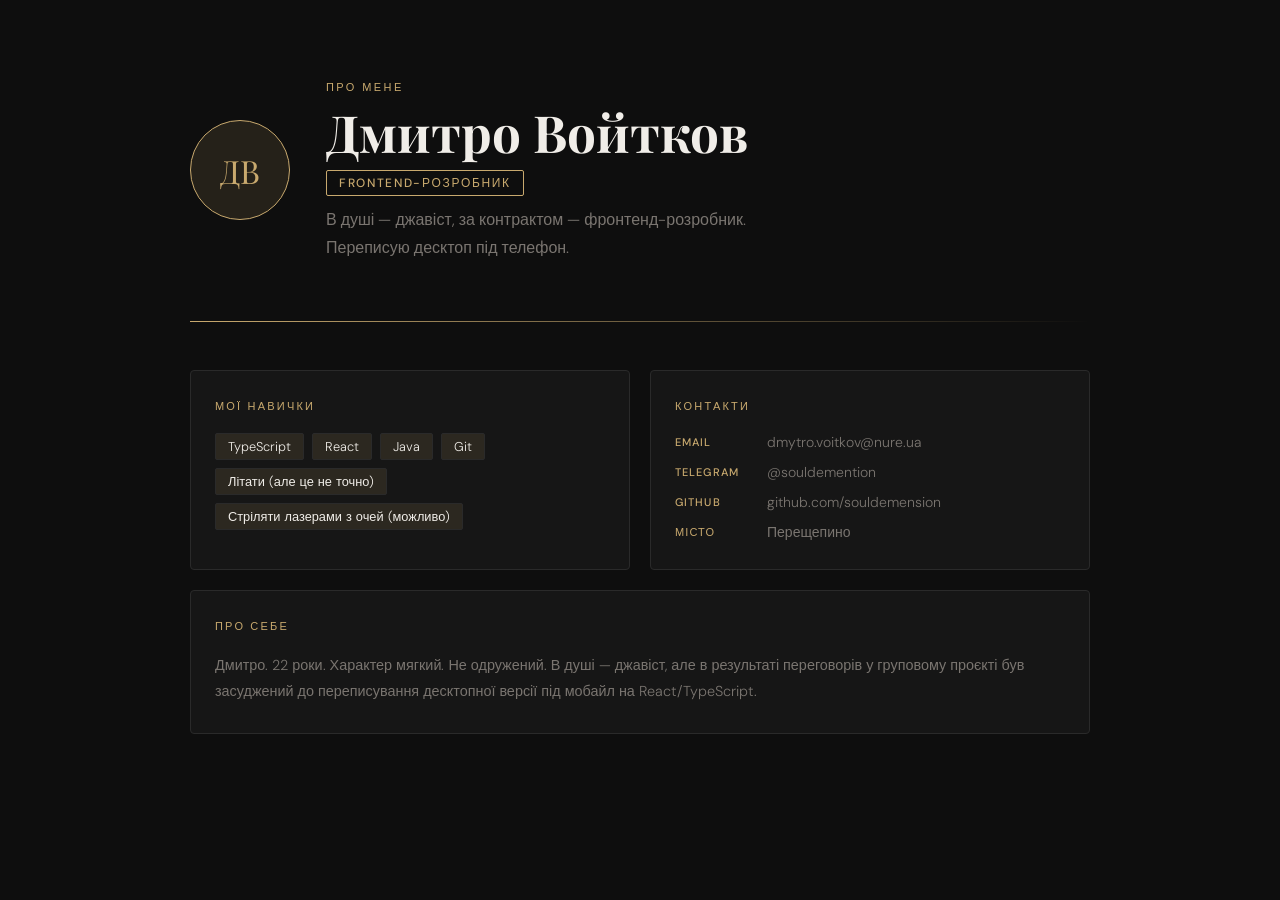
==== dmitry-about.html @ 8f81713c "Добавил описание своего профиля" ====
<!doctype html>
<html lang="en">
  <head>
    <meta charset="UTF-8" />
    <meta name="viewport" content="width=device-width, initial-scale=1.0" />
    <title>Про мене</title>
    <link
      href="https://fonts.googleapis.com/css2?family=Playfair+Display:wght@400;700&family=DM+Sans:wght@300;400;500&display=swap"
      rel="stylesheet"
    />
    <link rel="stylesheet" href="dmitry-about.css" />
  </head>
  <body>
    <div class="hero">
      <div class="hero-avatar">ДВ</div>
      <div class="hero-text">
        <span class="label">Про мене</span>
        <h1>Дмитро Войтков</h1>
        <span class="role-badge">Frontend-розробник</span>
        <p class="tagline">
          В душі — джавіст, за контрактом — фронтенд-розробник. Переписую десктоп під телефон.
        </p>
      </div>
    </div>

    <div class="divider"></div>

    <div class="sections">
      <div class="section">
        <div class="section-title">Мої навички</div>
        <div class="skills">
          <span class="skill-tag">TypeScript</span>
          <span class="skill-tag">React</span>
          <span class="skill-tag">Java</span>
          <span class="skill-tag">Git</span>
          <span class="skill-tag">Літати (але це не точно)</span>
          <span class="skill-tag">Стріляти лазерами з очей (можливо)</span>
        </div>
      </div>

      <div class="section">
        <div class="section-title">Контакти</div>
        <div class="contacts">
          <div class="contact-item">
            <span class="contact-label">Email</span>
            dmytro.voitkov@nure.ua
          </div>
          <div class="contact-item">
            <span class="contact-label">Telegram</span>
            @souldemention
          </div>
          <div class="contact-item">
            <span class="contact-label">GitHub</span>
            github.com/souldemension
          </div>
          <div class="contact-item">
            <span class="contact-label">Місто</span>
            Перещепино
          </div>
        </div>
      </div>

      <div class="section">
        <div class="section-title">Про себе</div>
        <p class="about-text">
          Дмитро. 
          22 роки. 
          Характер мягкий. 
          Не одружений. 
          В душі — джавіст, але в результаті переговорів у груповому проєкті був засуджений до переписування десктопної версії під мобайл на React/TypeScript.
        </p>
      </div>
    </div>
  </body>
</html>
---- dmitry-about.css ----
:root {
  --bg: #0e0e0e;
  --surface: #161616;
  --border: #2a2a2a;
  --accent: #c8a96e;
  --accent-dim: rgba(200, 169, 110, 0.12);
  --text: #f0ede8;
  --muted: #7a7570;
}

*, *::before, *::after { box-sizing: border-box; margin: 0; padding: 0; }

body {
  background: var(--bg);
  color: var(--text);
  font-family: 'DM Sans', sans-serif;
  min-height: 100vh;
  padding: 0 24px 80px;
  overflow-x: hidden;
}

/* ---- hero ---- */
.hero {
  max-width: 900px;
  margin: 0 auto;
  padding: 80px 0 60px;
  display: grid;
  grid-template-columns: auto 1fr;
  gap: 36px;
  align-items: center;
  animation: fadeDown 0.7s ease both;
}

.hero-avatar {
  width: 100px;
  height: 100px;
  border-radius: 50%;
  background: var(--accent-dim);
  border: 1px solid var(--accent);
  display: flex;
  align-items: center;
  justify-content: center;
  font-family: 'Playfair Display', serif;
  font-size: 2rem;
  color: var(--accent);
  flex-shrink: 0;
}

.hero-text { display: flex; flex-direction: column; gap: 10px; }

.label {
  font-size: 11px;
  letter-spacing: 0.22em;
  text-transform: uppercase;
  color: var(--accent);
  font-weight: 500;
}

h1 {
  font-family: 'Playfair Display', serif;
  font-size: clamp(2rem, 5vw, 3.2rem);
  font-weight: 700;
  line-height: 1.1;
  color: var(--text);
}

.role-badge {
  display: inline-block;
  font-size: 0.75rem;
  letter-spacing: 0.14em;
  text-transform: uppercase;
  color: var(--accent);
  font-weight: 500;
  border: 1px solid var(--accent);
  padding: 4px 12px;
  border-radius: 2px;
  width: fit-content;
}

.tagline {
  font-size: 1rem;
  color: var(--muted);
  font-weight: 300;
  max-width: 480px;
  line-height: 1.7;
}

/* ---- divider ---- */
.divider {
  max-width: 900px;
  margin: 0 auto 48px;
  height: 1px;
  background: linear-gradient(90deg, var(--accent) 0%, transparent 100%);
  animation: fadeDown 0.7s 0.2s ease both;
}

/* ---- sections ---- */
.sections {
  max-width: 900px;
  margin: 0 auto;
  display: grid;
  grid-template-columns: 1fr 1fr;
  gap: 20px;
}

.section {
  background: var(--surface);
  border: 1px solid var(--border);
  border-radius: 4px;
  padding: 28px 24px;
  position: relative;
  overflow: hidden;
  opacity: 0;
  animation: fadeUp 0.6s ease forwards;
  transition: border-color 0.3s;
}

.section:nth-child(1) { animation-delay: 0.35s; }
.section:nth-child(2) { animation-delay: 0.5s; }
.section:nth-child(3) { animation-delay: 0.65s; grid-column: 1 / -1; }

.section::before {
  content: '';
  position: absolute;
  top: 0; left: 0; right: 0;
  height: 2px;
  background: linear-gradient(90deg, var(--accent), transparent);
  opacity: 0;
  transition: opacity 0.3s;
}

.section:hover { border-color: var(--accent); }
.section:hover::before { opacity: 1; }

.section-title {
  font-size: 11px;
  letter-spacing: 0.2em;
  text-transform: uppercase;
  color: var(--accent);
  font-weight: 500;
  margin-bottom: 20px;
}

/* skills list */
.skills {
  display: flex;
  flex-wrap: wrap;
  gap: 8px;
}

.skill-tag {
  font-size: 0.8rem;
  color: var(--text);
  background: var(--accent-dim);
  border: 1px solid var(--border);
  border-radius: 2px;
  padding: 4px 12px;
  font-weight: 300;
}

/* about text */
.about-text {
  font-size: 0.9rem;
  color: var(--muted);
  line-height: 1.8;
  font-weight: 300;
}

/* contacts */
.contacts {
  display: flex;
  flex-direction: column;
  gap: 12px;
}

.contact-item {
  display: flex;
  align-items: center;
  gap: 12px;
  font-size: 0.875rem;
  color: var(--muted);
  font-weight: 300;
}

.contact-item .contact-label {
  font-size: 11px;
  letter-spacing: 0.1em;
  text-transform: uppercase;
  color: var(--accent);
  font-weight: 500;
  width: 80px;
  flex-shrink: 0;
}

/* ---- responsive ---- */
@media (max-width: 600px) {
  .hero { grid-template-columns: 1fr; }
  .sections { grid-template-columns: 1fr; }
  .section:nth-child(3) { grid-column: auto; }
}

/* ---- animations ---- */
@keyframes fadeDown {
  from { opacity: 0; transform: translateY(-16px); }
  to   { opacity: 1; transform: translateY(0); }
}

@keyframes fadeUp {
  from { opacity: 0; transform: translateY(20px); }
  to   { opacity: 1; transform: translateY(0); }
}
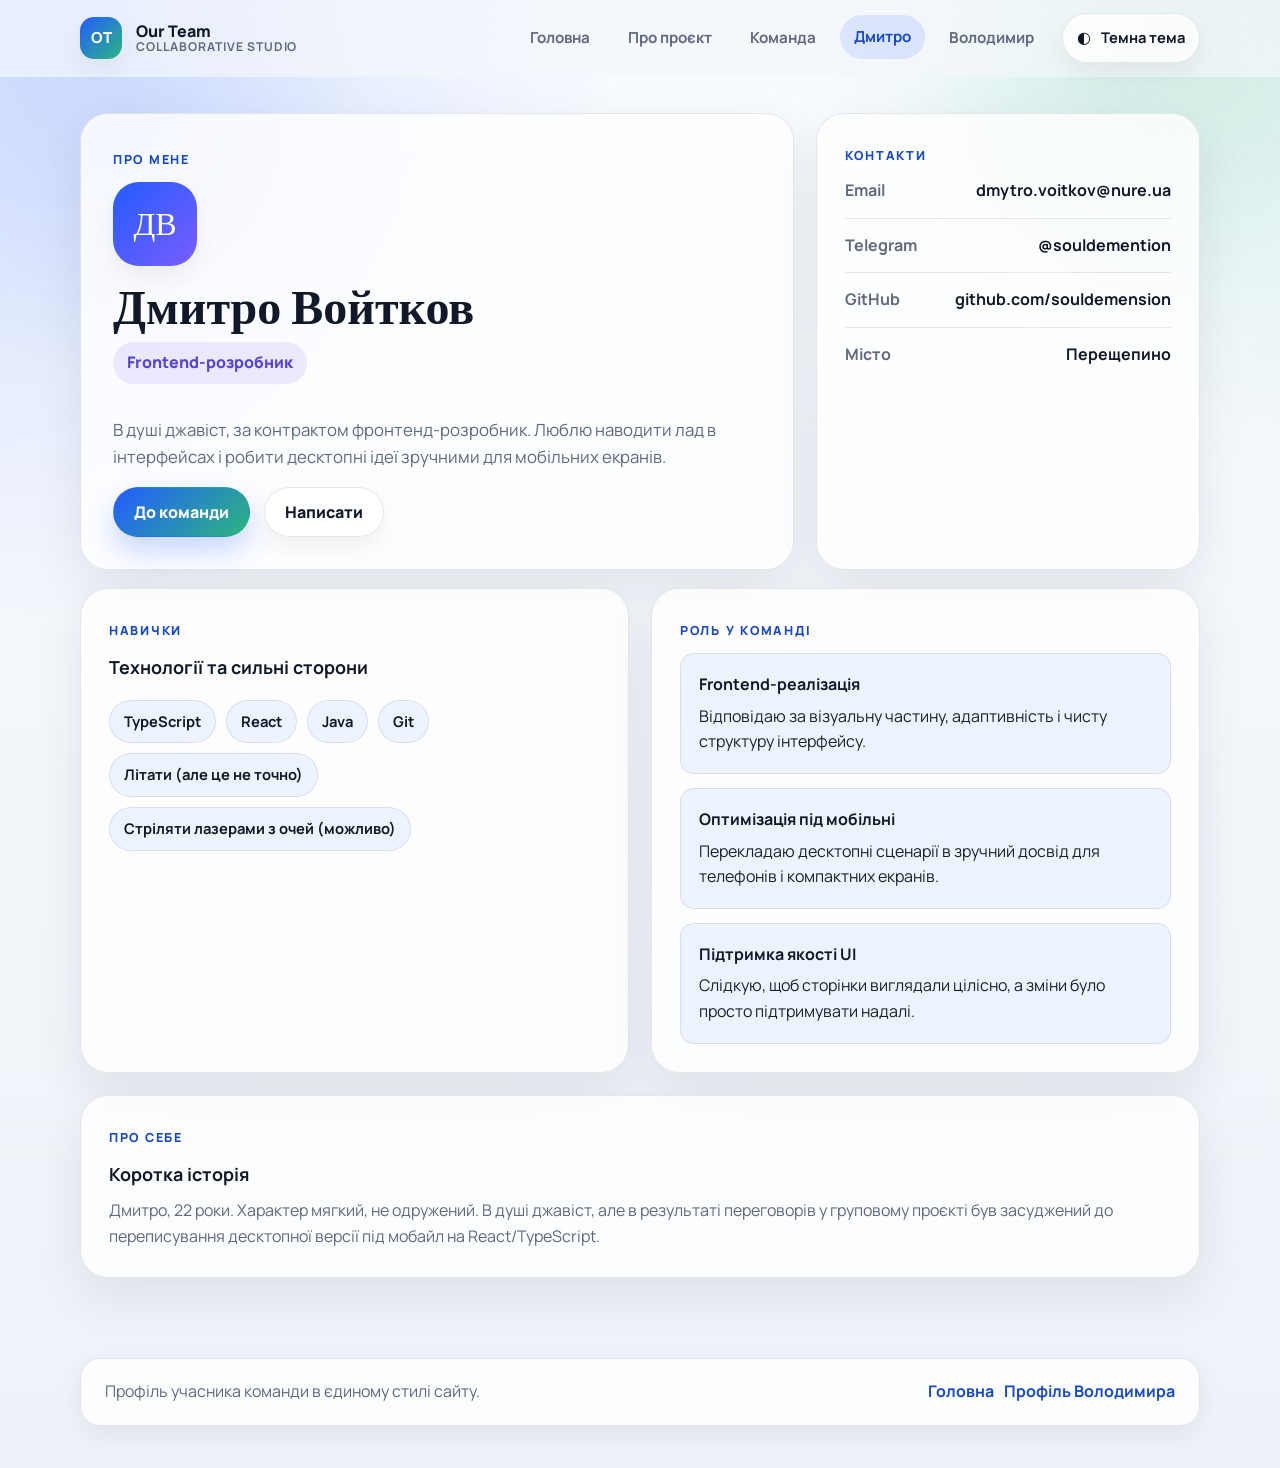
==== commit 4903fe4e: "feat: refresh site UI and add shared theme support" ====
--- a/dmitry-about.html
+++ b/dmitry-about.html
@@ -1,75 +1,145 @@
 <!doctype html>
-<html lang="en">
+<html lang="uk">
   <head>
     <meta charset="UTF-8" />
     <meta name="viewport" content="width=device-width, initial-scale=1.0" />
-    <title>Про мене</title>
+    <title>Дмитро Войтков | Про себе</title>
+    <link rel="preconnect" href="https://fonts.googleapis.com" />
+    <link rel="preconnect" href="https://fonts.gstatic.com" crossorigin />
     <link
-      href="https://fonts.googleapis.com/css2?family=Playfair+Display:wght@400;700&family=DM+Sans:wght@300;400;500&display=swap"
+      href="https://fonts.googleapis.com/css2?family=Fraunces:opsz,wght@9..144,600;9..144,700&family=Manrope:wght@400;500;700;800&display=swap"
       rel="stylesheet"
     />
+    <link rel="stylesheet" href="shared-styles.css" />
     <link rel="stylesheet" href="dmitry-about.css" />
+    <script src="script.js" defer></script>
   </head>
-  <body>
-    <div class="hero">
-      <div class="hero-avatar">ДВ</div>
-      <div class="hero-text">
-        <span class="label">Про мене</span>
-        <h1>Дмитро Войтков</h1>
-        <span class="role-badge">Frontend-розробник</span>
-        <p class="tagline">
-          В душі — джавіст, за контрактом — фронтенд-розробник. Переписую десктоп під телефон.
-        </p>
-      </div>
-    </div>
+  <body data-page="dmitry">
+    <div class="site-shell">
+      <header class="site-header">
+        <div class="container navbar">
+          <a class="brand" href="index.html" aria-label="На головну">
+            <span class="brand-mark">OT</span>
+            <span class="brand-copy">
+              <span class="brand-title">Our Team</span>
+              <span class="brand-subtitle">Collaborative Studio</span>
+            </span>
+          </a>
 
-    <div class="divider"></div>
+          <button class="nav-toggle" type="button" aria-label="Відкрити меню" aria-expanded="false">
+            <span class="nav-toggle-line"></span>
+          </button>
 
-    <div class="sections">
-      <div class="section">
-        <div class="section-title">Мої навички</div>
-        <div class="skills">
-          <span class="skill-tag">TypeScript</span>
-          <span class="skill-tag">React</span>
-          <span class="skill-tag">Java</span>
-          <span class="skill-tag">Git</span>
-          <span class="skill-tag">Літати (але це не точно)</span>
-          <span class="skill-tag">Стріляти лазерами з очей (можливо)</span>
-        </div>
-      </div>
-
-      <div class="section">
-        <div class="section-title">Контакти</div>
-        <div class="contacts">
-          <div class="contact-item">
-            <span class="contact-label">Email</span>
-            dmytro.voitkov@nure.ua
-          </div>
-          <div class="contact-item">
-            <span class="contact-label">Telegram</span>
-            @souldemention
-          </div>
-          <div class="contact-item">
-            <span class="contact-label">GitHub</span>
-            github.com/souldemension
-          </div>
-          <div class="contact-item">
-            <span class="contact-label">Місто</span>
-            Перещепино
+          <div class="nav-actions" data-nav-menu>
+            <nav class="nav-menu" aria-label="Основна навігація">
+              <a class="nav-link" href="index.html">Головна</a>
+              <a class="nav-link" href="index.html#overview">Про проєкт</a>
+              <a class="nav-link" href="index.html#team">Команда</a>
+              <a class="nav-link" href="dmitry-about.html">Дмитро</a>
+              <a class="nav-link" href="volodymyr-about.html">Володимир</a>
+            </nav>
+            <button class="theme-toggle" type="button" data-theme-toggle aria-label="Перемкнути тему">
+              <span class="theme-toggle-icon" data-theme-icon>◐</span>
+              <span class="theme-toggle-label" data-theme-label>Темна тема</span>
+            </button>
           </div>
         </div>
-      </div>
+      </header>
 
-      <div class="section">
-        <div class="section-title">Про себе</div>
-        <p class="about-text">
-          Дмитро. 
-          22 роки. 
-          Характер мягкий. 
-          Не одружений. 
-          В душі — джавіст, але в результаті переговорів у груповому проєкті був засуджений до переписування десктопної версії під мобайл на React/TypeScript.
-        </p>
-      </div>
+      <main class="page-main">
+        <div class="container stack">
+          <section class="about-hero">
+            <article class="profile-summary profile-summary--dmitry section-card">
+              <span class="eyebrow">Про мене</span>
+              <div class="avatar">ДВ</div>
+              <h1 class="profile-title">Дмитро Войтков</h1>
+              <div class="role-chip">Frontend-розробник</div>
+              <p class="lead">
+                В душі джавіст, за контрактом фронтенд-розробник. Люблю наводити лад в інтерфейсах і робити
+                десктопні ідеї зручними для мобільних екранів.
+              </p>
+              <div class="button-row">
+                <a class="button" href="index.html#team">До команди</a>
+                <a class="button-secondary" href="mailto:dmytro.voitkov@nure.ua">Написати</a>
+              </div>
+            </article>
+
+            <aside class="profile-card content-card">
+              <span class="eyebrow">Контакти</span>
+              <div class="detail-list">
+                <div class="detail-item">
+                  <span class="detail-label">Email</span>
+                  <span class="detail-value">dmytro.voitkov@nure.ua</span>
+                </div>
+                <div class="detail-item">
+                  <span class="detail-label">Telegram</span>
+                  <span class="detail-value">@souldemention</span>
+                </div>
+                <div class="detail-item">
+                  <span class="detail-label">GitHub</span>
+                  <span class="detail-value">github.com/souldemension</span>
+                </div>
+                <div class="detail-item">
+                  <span class="detail-label">Місто</span>
+                  <span class="detail-value">Перещепино</span>
+                </div>
+              </div>
+            </aside>
+          </section>
+
+          <section class="content-grid">
+            <article class="profile-card content-card">
+              <span class="eyebrow">Навички</span>
+              <h3>Технології та сильні сторони</h3>
+              <div class="pill-list mt-18">
+                <span class="pill">TypeScript</span>
+                <span class="pill">React</span>
+                <span class="pill">Java</span>
+                <span class="pill">Git</span>
+                <span class="pill">Літати (але це не точно)</span>
+                <span class="pill">Стріляти лазерами з очей (можливо)</span>
+              </div>
+            </article>
+
+            <article class="profile-card content-card">
+              <span class="eyebrow">Роль у команді</span>
+              <div class="timeline">
+                <div class="timeline-item">
+                  <strong>Frontend-реалізація</strong>
+                  Відповідаю за візуальну частину, адаптивність і чисту структуру інтерфейсу.
+                </div>
+                <div class="timeline-item">
+                  <strong>Оптимізація під мобільні</strong>
+                  Перекладаю десктопні сценарії в зручний досвід для телефонів і компактних екранів.
+                </div>
+                <div class="timeline-item">
+                  <strong>Підтримка якості UI</strong>
+                  Слідкую, щоб сторінки виглядали цілісно, а зміни було просто підтримувати надалі.
+                </div>
+              </div>
+            </article>
+
+            <article class="profile-card content-card span-full">
+              <span class="eyebrow">Про себе</span>
+              <h3>Коротка історія</h3>
+              <p>
+                Дмитро, 22 роки. Характер мягкий, не одружений. В душі джавіст, але в результаті переговорів у
+                груповому проєкті був засуджений до переписування десктопної версії під мобайл на React/TypeScript.
+              </p>
+            </article>
+          </section>
+        </div>
+      </main>
+
+      <footer class="page-footer">
+        <div class="container footer-card">
+          <div class="footer-copy">Профіль учасника команди в єдиному стилі сайту.</div>
+          <div class="footer-links">
+            <a href="index.html">Головна</a>
+            <a href="volodymyr-about.html">Профіль Володимира</a>
+          </div>
+        </div>
+      </footer>
     </div>
   </body>
 </html>
--- a/shared-styles.css
+++ b/shared-styles.css
@@ -0,0 +1,677 @@
+:root {
+  color-scheme: light;
+  --bg: #f4f7fb;
+  --bg-accent: radial-gradient(circle at top left, rgba(35, 92, 255, 0.18), transparent 32%),
+    radial-gradient(circle at top right, rgba(44, 182, 125, 0.16), transparent 24%),
+    linear-gradient(180deg, #f8fbff 0%, #f3f6fb 45%, #eef2f8 100%);
+  --surface: rgba(255, 255, 255, 0.8);
+  --surface-strong: #ffffff;
+  --surface-muted: #eef4ff;
+  --border: rgba(22, 33, 62, 0.1);
+  --border-strong: rgba(35, 92, 255, 0.18);
+  --text: #182033;
+  --muted: #5f6980;
+  --heading: #10182a;
+  --primary: #235cff;
+  --primary-strong: #1748d1;
+  --primary-soft: rgba(35, 92, 255, 0.12);
+  --secondary: #2cb67d;
+  --secondary-soft: rgba(44, 182, 125, 0.12);
+  --shadow: 0 18px 50px rgba(16, 24, 42, 0.08);
+  --shadow-soft: 0 10px 25px rgba(16, 24, 42, 0.06);
+  --radius-lg: 28px;
+  --radius-md: 20px;
+  --radius-sm: 14px;
+  --container: min(1120px, calc(100vw - 32px));
+}
+
+body[data-theme="dark"] {
+  color-scheme: dark;
+  --bg: #0b1220;
+  --bg-accent: radial-gradient(circle at top left, rgba(81, 126, 255, 0.2), transparent 28%),
+    radial-gradient(circle at top right, rgba(44, 182, 125, 0.12), transparent 22%),
+    linear-gradient(180deg, #111b2e 0%, #0c1424 48%, #09101c 100%);
+  --surface: rgba(13, 21, 37, 0.84);
+  --surface-strong: #101a2d;
+  --surface-muted: #13213b;
+  --border: rgba(168, 186, 255, 0.12);
+  --border-strong: rgba(125, 158, 255, 0.34);
+  --text: #ecf1ff;
+  --muted: #9dabc8;
+  --heading: #f8fbff;
+  --primary: #8ba2ff;
+  --primary-strong: #b4c2ff;
+  --primary-soft: rgba(139, 162, 255, 0.16);
+  --secondary: #59d7a4;
+  --secondary-soft: rgba(89, 215, 164, 0.14);
+  --shadow: 0 18px 55px rgba(0, 0, 0, 0.3);
+  --shadow-soft: 0 12px 30px rgba(0, 0, 0, 0.2);
+}
+
+*,
+*::before,
+*::after {
+  box-sizing: border-box;
+}
+
+html {
+  scroll-behavior: smooth;
+}
+
+body {
+  margin: 0;
+  min-height: 100vh;
+  font-family: "Manrope", sans-serif;
+  color: var(--text);
+  background: var(--bg-accent);
+  line-height: 1.6;
+  transition: background-color 0.25s ease, color 0.25s ease;
+}
+
+img {
+  display: block;
+  max-width: 100%;
+}
+
+a {
+  color: inherit;
+  text-decoration: none;
+}
+
+button,
+input,
+textarea,
+select {
+  font: inherit;
+}
+
+button {
+  cursor: pointer;
+}
+
+.site-shell {
+  position: relative;
+  isolation: isolate;
+}
+
+.site-shell::before {
+  content: "";
+  position: fixed;
+  inset: 0;
+  z-index: -2;
+  background:
+    radial-gradient(circle at 10% 15%, rgba(35, 92, 255, 0.08), transparent 18%),
+    radial-gradient(circle at 88% 10%, rgba(44, 182, 125, 0.08), transparent 16%);
+  pointer-events: none;
+}
+
+.site-shell::after {
+  content: "";
+  position: fixed;
+  inset: 0;
+  z-index: -1;
+  backdrop-filter: blur(0);
+  pointer-events: none;
+}
+
+.container {
+  width: var(--container);
+  margin: 0 auto;
+}
+
+.site-header {
+  position: sticky;
+  top: 0;
+  z-index: 30;
+  backdrop-filter: blur(16px);
+  background: rgba(244, 247, 251, 0.7);
+  border-bottom: 1px solid transparent;
+  transition: background-color 0.25s ease, border-color 0.25s ease;
+}
+
+body[data-theme="dark"] .site-header {
+  background: rgba(11, 18, 32, 0.72);
+}
+
+.site-header.is-scrolled {
+  border-color: var(--border);
+  box-shadow: var(--shadow-soft);
+}
+
+.navbar {
+  display: flex;
+  align-items: center;
+  justify-content: space-between;
+  gap: 24px;
+  min-height: 76px;
+}
+
+.brand {
+  display: inline-flex;
+  align-items: center;
+  gap: 14px;
+  font-weight: 800;
+  color: var(--heading);
+}
+
+.brand-mark {
+  display: grid;
+  place-items: center;
+  width: 42px;
+  height: 42px;
+  border-radius: 14px;
+  background: linear-gradient(135deg, var(--primary) 0%, var(--secondary) 100%);
+  color: #fff;
+  box-shadow: var(--shadow-soft);
+  font-size: 0.95rem;
+}
+
+.brand-copy {
+  display: flex;
+  flex-direction: column;
+  line-height: 1.1;
+}
+
+.brand-title {
+  font-size: 1rem;
+}
+
+.brand-subtitle {
+  font-size: 0.76rem;
+  font-weight: 700;
+  letter-spacing: 0.08em;
+  text-transform: uppercase;
+  color: var(--muted);
+}
+
+.nav-toggle {
+  display: none;
+  align-items: center;
+  justify-content: center;
+  width: 46px;
+  height: 46px;
+  border: 1px solid var(--border);
+  border-radius: 14px;
+  background: var(--surface);
+  color: var(--heading);
+  box-shadow: var(--shadow-soft);
+}
+
+.nav-toggle-line,
+.nav-toggle-line::before,
+.nav-toggle-line::after {
+  display: block;
+  width: 18px;
+  height: 2px;
+  border-radius: 999px;
+  background: currentColor;
+  transition: transform 0.2s ease, opacity 0.2s ease;
+  content: "";
+}
+
+.nav-toggle-line::before {
+  transform: translateY(-6px);
+}
+
+.nav-toggle-line::after {
+  transform: translateY(4px);
+}
+
+.nav-actions {
+  display: flex;
+  align-items: center;
+  gap: 14px;
+}
+
+.nav-menu {
+  display: flex;
+  align-items: center;
+  gap: 10px;
+}
+
+.nav-link {
+  padding: 10px 14px;
+  border-radius: 999px;
+  color: var(--muted);
+  font-weight: 700;
+  font-size: 0.95rem;
+  transition: background-color 0.2s ease, color 0.2s ease, transform 0.2s ease;
+}
+
+.nav-link:hover,
+.nav-link:focus-visible,
+.nav-link.is-active {
+  background: var(--primary-soft);
+  color: var(--primary-strong);
+  transform: translateY(-1px);
+}
+
+.theme-toggle {
+  display: inline-flex;
+  align-items: center;
+  gap: 10px;
+  padding: 11px 14px;
+  border: 1px solid var(--border);
+  border-radius: 999px;
+  background: var(--surface);
+  color: var(--heading);
+  box-shadow: var(--shadow-soft);
+}
+
+.theme-toggle-label {
+  font-weight: 700;
+  font-size: 0.92rem;
+}
+
+.theme-toggle-icon {
+  font-size: 1rem;
+}
+
+.page-main {
+  padding: 36px 0 80px;
+}
+
+.section-shell {
+  padding: 36px 0;
+}
+
+.section-card,
+.content-card {
+  background: var(--surface);
+  border: 1px solid var(--border);
+  border-radius: var(--radius-lg);
+  box-shadow: var(--shadow);
+  backdrop-filter: blur(16px);
+}
+
+.section-head {
+  max-width: 720px;
+  margin-bottom: 28px;
+}
+
+.eyebrow {
+  display: inline-block;
+  margin-bottom: 12px;
+  font-size: 0.78rem;
+  font-weight: 800;
+  letter-spacing: 0.14em;
+  text-transform: uppercase;
+  color: var(--primary-strong);
+}
+
+.section-title {
+  margin: 0 0 10px;
+  font-family: "Fraunces", serif;
+  font-size: clamp(2rem, 4vw, 3.1rem);
+  line-height: 1.05;
+  color: var(--heading);
+}
+
+.section-description {
+  margin: 0;
+  font-size: 1.02rem;
+  color: var(--muted);
+}
+
+.grid {
+  display: grid;
+  gap: 22px;
+}
+
+.grid-2 {
+  grid-template-columns: repeat(2, minmax(0, 1fr));
+}
+
+.grid-3 {
+  grid-template-columns: repeat(3, minmax(0, 1fr));
+}
+
+.stack {
+  display: flex;
+  flex-direction: column;
+  gap: 18px;
+}
+
+.pill-list {
+  display: flex;
+  flex-wrap: wrap;
+  gap: 10px;
+}
+
+.pill {
+  display: inline-flex;
+  align-items: center;
+  padding: 9px 14px;
+  border-radius: 999px;
+  background: var(--surface-muted);
+  border: 1px solid var(--border);
+  color: var(--heading);
+  font-weight: 700;
+  font-size: 0.92rem;
+}
+
+.info-card {
+  padding: 24px;
+  background: var(--surface);
+  border: 1px solid var(--border);
+  border-radius: var(--radius-md);
+  box-shadow: var(--shadow-soft);
+  transition: transform 0.2s ease, border-color 0.2s ease, box-shadow 0.2s ease;
+}
+
+.info-card:hover {
+  transform: translateY(-4px);
+  border-color: var(--border-strong);
+  box-shadow: var(--shadow);
+}
+
+.info-card h3,
+.content-card h3 {
+  margin: 0 0 10px;
+  font-size: 1.12rem;
+  color: var(--heading);
+}
+
+.info-card p,
+.content-card p,
+.content-card li {
+  margin: 0;
+  color: var(--muted);
+}
+
+.metric {
+  display: flex;
+  flex-direction: column;
+  gap: 6px;
+  padding: 20px 22px;
+  border-radius: var(--radius-md);
+  background: var(--surface-muted);
+  border: 1px solid var(--border);
+}
+
+.metric-value {
+  font-size: clamp(1.8rem, 3vw, 2.4rem);
+  line-height: 1;
+  font-weight: 800;
+  color: var(--heading);
+}
+
+.metric-label {
+  color: var(--muted);
+  font-weight: 700;
+}
+
+.button-row {
+  display: flex;
+  flex-wrap: wrap;
+  gap: 14px;
+}
+
+.button,
+.button-secondary {
+  display: inline-flex;
+  align-items: center;
+  justify-content: center;
+  gap: 8px;
+  min-height: 50px;
+  padding: 0 20px;
+  border: 1px solid transparent;
+  border-radius: 999px;
+  font-weight: 800;
+  transition: transform 0.2s ease, box-shadow 0.2s ease, background-color 0.2s ease, border-color 0.2s ease;
+}
+
+.button {
+  background: linear-gradient(135deg, var(--primary) 0%, var(--secondary) 100%);
+  color: #fff;
+  box-shadow: 0 14px 28px rgba(35, 92, 255, 0.24);
+}
+
+.button:hover,
+.button:focus-visible {
+  transform: translateY(-2px);
+  box-shadow: 0 18px 30px rgba(35, 92, 255, 0.3);
+}
+
+.button-secondary {
+  background: var(--surface);
+  color: var(--heading);
+  border-color: var(--border);
+  box-shadow: var(--shadow-soft);
+}
+
+.button-secondary:hover,
+.button-secondary:focus-visible {
+  transform: translateY(-2px);
+  border-color: var(--border-strong);
+}
+
+.page-footer {
+  padding: 0 0 42px;
+}
+
+.footer-card {
+  display: flex;
+  justify-content: space-between;
+  align-items: center;
+  gap: 18px;
+  padding: 20px 24px;
+  background: var(--surface);
+  border: 1px solid var(--border);
+  border-radius: var(--radius-md);
+  box-shadow: var(--shadow-soft);
+}
+
+.footer-copy {
+  color: var(--muted);
+}
+
+.footer-links {
+  display: flex;
+  gap: 10px;
+  flex-wrap: wrap;
+}
+
+.footer-links a {
+  color: var(--primary-strong);
+  font-weight: 700;
+}
+
+.about-hero,
+.profile-layout,
+.content-grid {
+  display: grid;
+  gap: 22px;
+}
+
+.about-hero {
+  grid-template-columns: minmax(0, 1.3fr) minmax(280px, 0.7fr);
+  align-items: stretch;
+}
+
+.content-grid {
+  grid-template-columns: repeat(2, minmax(0, 1fr));
+}
+
+.profile-card {
+  padding: 28px;
+}
+
+.profile-summary {
+  padding: 32px;
+}
+
+.avatar {
+  display: grid;
+  place-items: center;
+  width: 84px;
+  height: 84px;
+  border-radius: 26px;
+  background: linear-gradient(135deg, var(--primary) 0%, var(--secondary) 100%);
+  color: #fff;
+  font-family: "Fraunces", serif;
+  font-size: 2rem;
+  box-shadow: var(--shadow-soft);
+}
+
+.profile-title {
+  margin: 16px 0 10px;
+  font-family: "Fraunces", serif;
+  font-size: clamp(2rem, 4vw, 3rem);
+  line-height: 1.05;
+  color: var(--heading);
+}
+
+.role-chip {
+  display: inline-flex;
+  align-items: center;
+  padding: 8px 14px;
+  margin-bottom: 16px;
+  border-radius: 999px;
+  background: var(--primary-soft);
+  color: var(--primary-strong);
+  font-weight: 800;
+}
+
+.lead {
+  font-size: 1.05rem;
+  color: var(--muted);
+}
+
+.detail-list {
+  display: grid;
+  gap: 14px;
+}
+
+.detail-item {
+  display: flex;
+  justify-content: space-between;
+  gap: 18px;
+  padding-bottom: 14px;
+  border-bottom: 1px solid var(--border);
+}
+
+.detail-item:last-child {
+  padding-bottom: 0;
+  border-bottom: 0;
+}
+
+.detail-label {
+  color: var(--muted);
+  font-weight: 700;
+}
+
+.detail-value {
+  color: var(--heading);
+  text-align: right;
+  font-weight: 700;
+}
+
+.timeline {
+  display: grid;
+  gap: 14px;
+}
+
+.timeline-item {
+  padding: 18px;
+  border-radius: var(--radius-sm);
+  background: var(--surface-muted);
+  border: 1px solid var(--border);
+}
+
+.timeline-item strong {
+  display: block;
+  margin-bottom: 6px;
+  color: var(--heading);
+}
+
+.muted {
+  color: var(--muted);
+}
+
+.mt-18 {
+  margin-top: 18px;
+}
+
+.span-full {
+  grid-column: 1 / -1;
+}
+
+@media (max-width: 960px) {
+  .grid-3,
+  .grid-2,
+  .about-hero,
+  .content-grid {
+    grid-template-columns: 1fr;
+  }
+
+  .footer-card,
+  .detail-item {
+    flex-direction: column;
+    align-items: flex-start;
+  }
+
+  .detail-value {
+    text-align: left;
+  }
+}
+
+@media (max-width: 820px) {
+  .nav-toggle {
+    display: inline-flex;
+  }
+
+  .nav-actions {
+    position: absolute;
+    top: calc(100% + 10px);
+    left: 16px;
+    right: 16px;
+    display: none;
+    flex-direction: column;
+    align-items: stretch;
+    padding: 16px;
+    background: var(--surface-strong);
+    border: 1px solid var(--border);
+    border-radius: 24px;
+    box-shadow: var(--shadow);
+  }
+
+  .nav-actions.is-open {
+    display: flex;
+  }
+
+  .nav-menu,
+  .button-row {
+    flex-direction: column;
+    align-items: stretch;
+  }
+
+  .nav-link,
+  .theme-toggle,
+  .button,
+  .button-secondary {
+    justify-content: center;
+  }
+}
+
+@media (max-width: 640px) {
+  .page-main {
+    padding-top: 26px;
+  }
+
+  .section-shell {
+    padding: 28px 0;
+  }
+
+  .section-card,
+  .content-card,
+  .profile-card,
+  .profile-summary {
+    border-radius: 22px;
+  }
+
+  .section-title,
+  .profile-title {
+    line-height: 1.1;
+  }
+}
--- a/dmitry-about.css
+++ b/dmitry-about.css
@@ -1,211 +1,13 @@
-:root {
-  --bg: #0e0e0e;
-  --surface: #161616;
-  --border: #2a2a2a;
-  --accent: #c8a96e;
-  --accent-dim: rgba(200, 169, 110, 0.12);
-  --text: #f0ede8;
-  --muted: #7a7570;
+.profile-summary--dmitry .avatar {
+  background: linear-gradient(135deg, #235cff 0%, #7a5cff 100%);
 }
 
-*, *::before, *::after { box-sizing: border-box; margin: 0; padding: 0; }
-
-body {
-  background: var(--bg);
-  color: var(--text);
-  font-family: 'DM Sans', sans-serif;
-  min-height: 100vh;
-  padding: 0 24px 80px;
-  overflow-x: hidden;
+.profile-summary--dmitry .role-chip {
+  background: rgba(122, 92, 255, 0.12);
+  color: #5646d8;
 }
 
-/* ---- hero ---- */
-.hero {
-  max-width: 900px;
-  margin: 0 auto;
-  padding: 80px 0 60px;
-  display: grid;
-  grid-template-columns: auto 1fr;
-  gap: 36px;
-  align-items: center;
-  animation: fadeDown 0.7s ease both;
+body[data-theme="dark"] .profile-summary--dmitry .role-chip {
+  background: rgba(148, 133, 255, 0.18);
+  color: #c5bcff;
 }
-
-.hero-avatar {
-  width: 100px;
-  height: 100px;
-  border-radius: 50%;
-  background: var(--accent-dim);
-  border: 1px solid var(--accent);
-  display: flex;
-  align-items: center;
-  justify-content: center;
-  font-family: 'Playfair Display', serif;
-  font-size: 2rem;
-  color: var(--accent);
-  flex-shrink: 0;
-}
-
-.hero-text { display: flex; flex-direction: column; gap: 10px; }
-
-.label {
-  font-size: 11px;
-  letter-spacing: 0.22em;
-  text-transform: uppercase;
-  color: var(--accent);
-  font-weight: 500;
-}
-
-h1 {
-  font-family: 'Playfair Display', serif;
-  font-size: clamp(2rem, 5vw, 3.2rem);
-  font-weight: 700;
-  line-height: 1.1;
-  color: var(--text);
-}
-
-.role-badge {
-  display: inline-block;
-  font-size: 0.75rem;
-  letter-spacing: 0.14em;
-  text-transform: uppercase;
-  color: var(--accent);
-  font-weight: 500;
-  border: 1px solid var(--accent);
-  padding: 4px 12px;
-  border-radius: 2px;
-  width: fit-content;
-}
-
-.tagline {
-  font-size: 1rem;
-  color: var(--muted);
-  font-weight: 300;
-  max-width: 480px;
-  line-height: 1.7;
-}
-
-/* ---- divider ---- */
-.divider {
-  max-width: 900px;
-  margin: 0 auto 48px;
-  height: 1px;
-  background: linear-gradient(90deg, var(--accent) 0%, transparent 100%);
-  animation: fadeDown 0.7s 0.2s ease both;
-}
-
-/* ---- sections ---- */
-.sections {
-  max-width: 900px;
-  margin: 0 auto;
-  display: grid;
-  grid-template-columns: 1fr 1fr;
-  gap: 20px;
-}
-
-.section {
-  background: var(--surface);
-  border: 1px solid var(--border);
-  border-radius: 4px;
-  padding: 28px 24px;
-  position: relative;
-  overflow: hidden;
-  opacity: 0;
-  animation: fadeUp 0.6s ease forwards;
-  transition: border-color 0.3s;
-}
-
-.section:nth-child(1) { animation-delay: 0.35s; }
-.section:nth-child(2) { animation-delay: 0.5s; }
-.section:nth-child(3) { animation-delay: 0.65s; grid-column: 1 / -1; }
-
-.section::before {
-  content: '';
-  position: absolute;
-  top: 0; left: 0; right: 0;
-  height: 2px;
-  background: linear-gradient(90deg, var(--accent), transparent);
-  opacity: 0;
-  transition: opacity 0.3s;
-}
-
-.section:hover { border-color: var(--accent); }
-.section:hover::before { opacity: 1; }
-
-.section-title {
-  font-size: 11px;
-  letter-spacing: 0.2em;
-  text-transform: uppercase;
-  color: var(--accent);
-  font-weight: 500;
-  margin-bottom: 20px;
-}
-
-/* skills list */
-.skills {
-  display: flex;
-  flex-wrap: wrap;
-  gap: 8px;
-}
-
-.skill-tag {
-  font-size: 0.8rem;
-  color: var(--text);
-  background: var(--accent-dim);
-  border: 1px solid var(--border);
-  border-radius: 2px;
-  padding: 4px 12px;
-  font-weight: 300;
-}
-
-/* about text */
-.about-text {
-  font-size: 0.9rem;
-  color: var(--muted);
-  line-height: 1.8;
-  font-weight: 300;
-}
-
-/* contacts */
-.contacts {
-  display: flex;
-  flex-direction: column;
-  gap: 12px;
-}
-
-.contact-item {
-  display: flex;
-  align-items: center;
-  gap: 12px;
-  font-size: 0.875rem;
-  color: var(--muted);
-  font-weight: 300;
-}
-
-.contact-item .contact-label {
-  font-size: 11px;
-  letter-spacing: 0.1em;
-  text-transform: uppercase;
-  color: var(--accent);
-  font-weight: 500;
-  width: 80px;
-  flex-shrink: 0;
-}
-
-/* ---- responsive ---- */
-@media (max-width: 600px) {
-  .hero { grid-template-columns: 1fr; }
-  .sections { grid-template-columns: 1fr; }
-  .section:nth-child(3) { grid-column: auto; }
-}
-
-/* ---- animations ---- */
-@keyframes fadeDown {
-  from { opacity: 0; transform: translateY(-16px); }
-  to   { opacity: 1; transform: translateY(0); }
-}
-
-@keyframes fadeUp {
-  from { opacity: 0; transform: translateY(20px); }
-  to   { opacity: 1; transform: translateY(0); }
-}
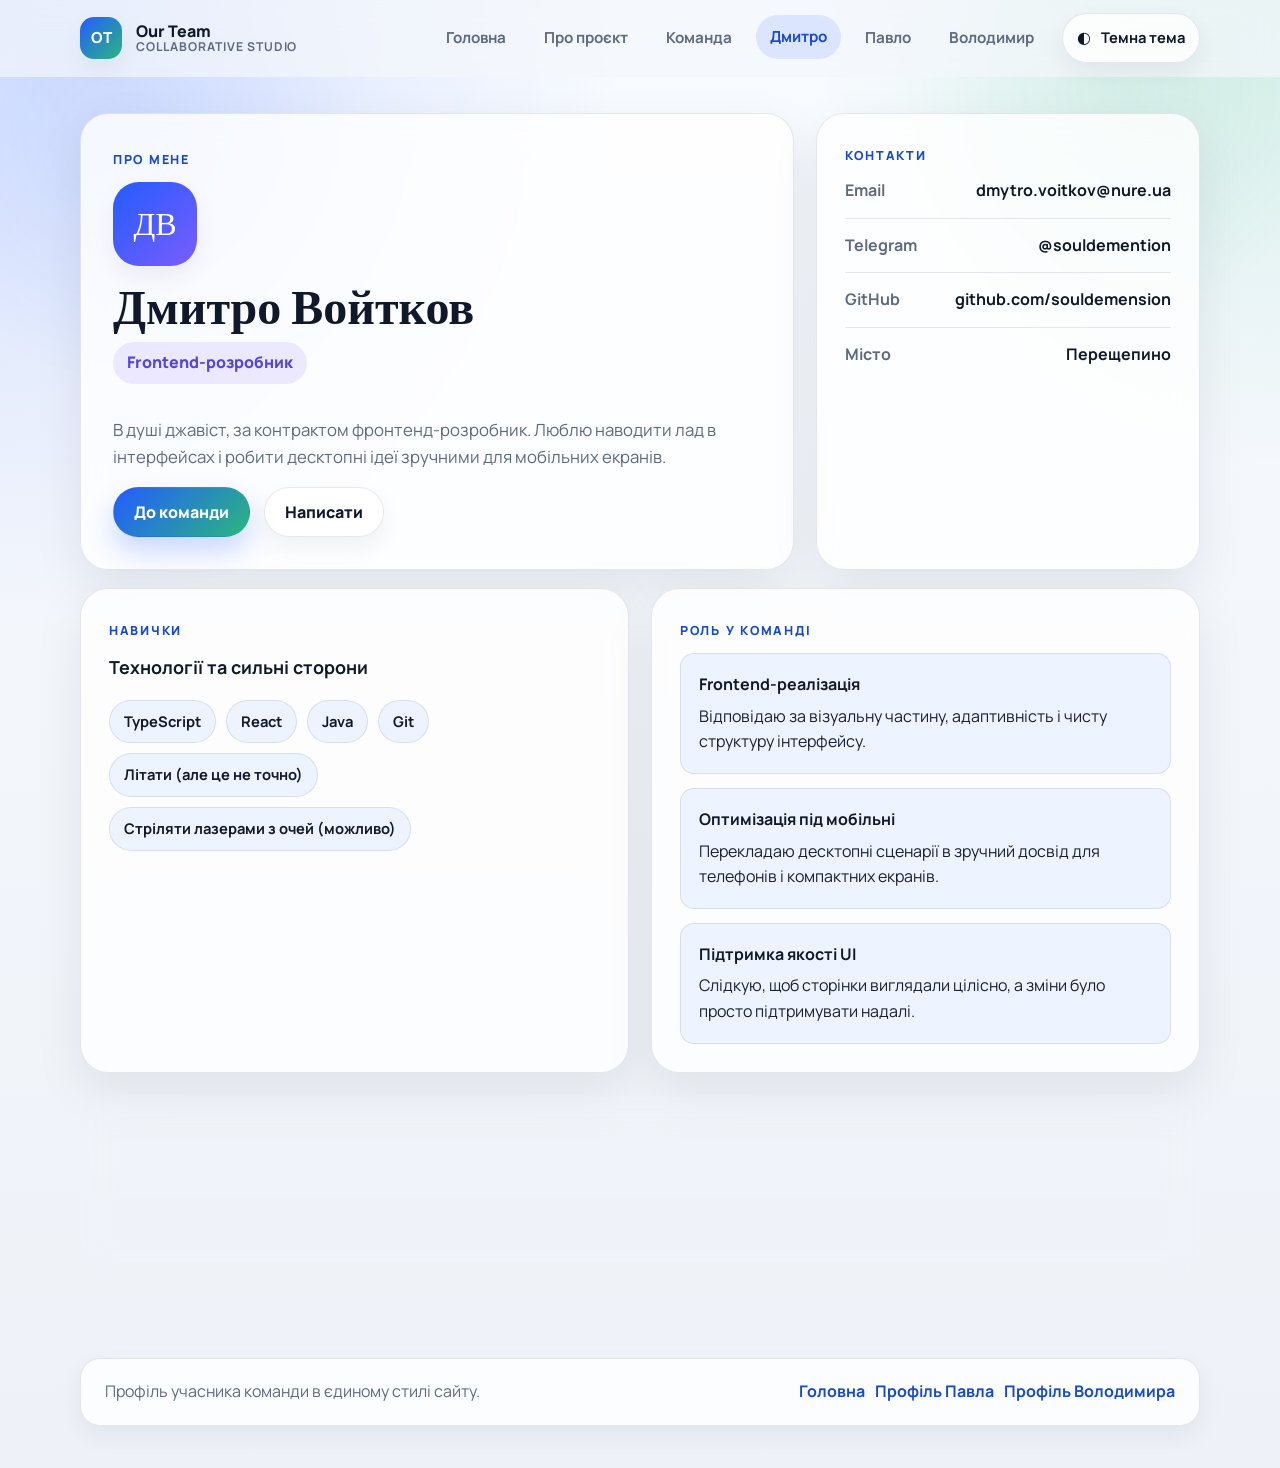
==== commit 02819dd6: "feat: add Pavel profile to shared site layout" ====
--- a/dmitry-about.html
+++ b/dmitry-about.html
@@ -36,6 +36,7 @@
               <a class="nav-link" href="index.html#overview">Про проєкт</a>
               <a class="nav-link" href="index.html#team">Команда</a>
               <a class="nav-link" href="dmitry-about.html">Дмитро</a>
+              <a class="nav-link" href="pavel-about.html">Павло</a>
               <a class="nav-link" href="volodymyr-about.html">Володимир</a>
             </nav>
             <button class="theme-toggle" type="button" data-theme-toggle aria-label="Перемкнути тему">
@@ -136,6 +137,7 @@
           <div class="footer-copy">Профіль учасника команди в єдиному стилі сайту.</div>
           <div class="footer-links">
             <a href="index.html">Головна</a>
+            <a href="pavel-about.html">Профіль Павла</a>
             <a href="volodymyr-about.html">Профіль Володимира</a>
           </div>
         </div>
